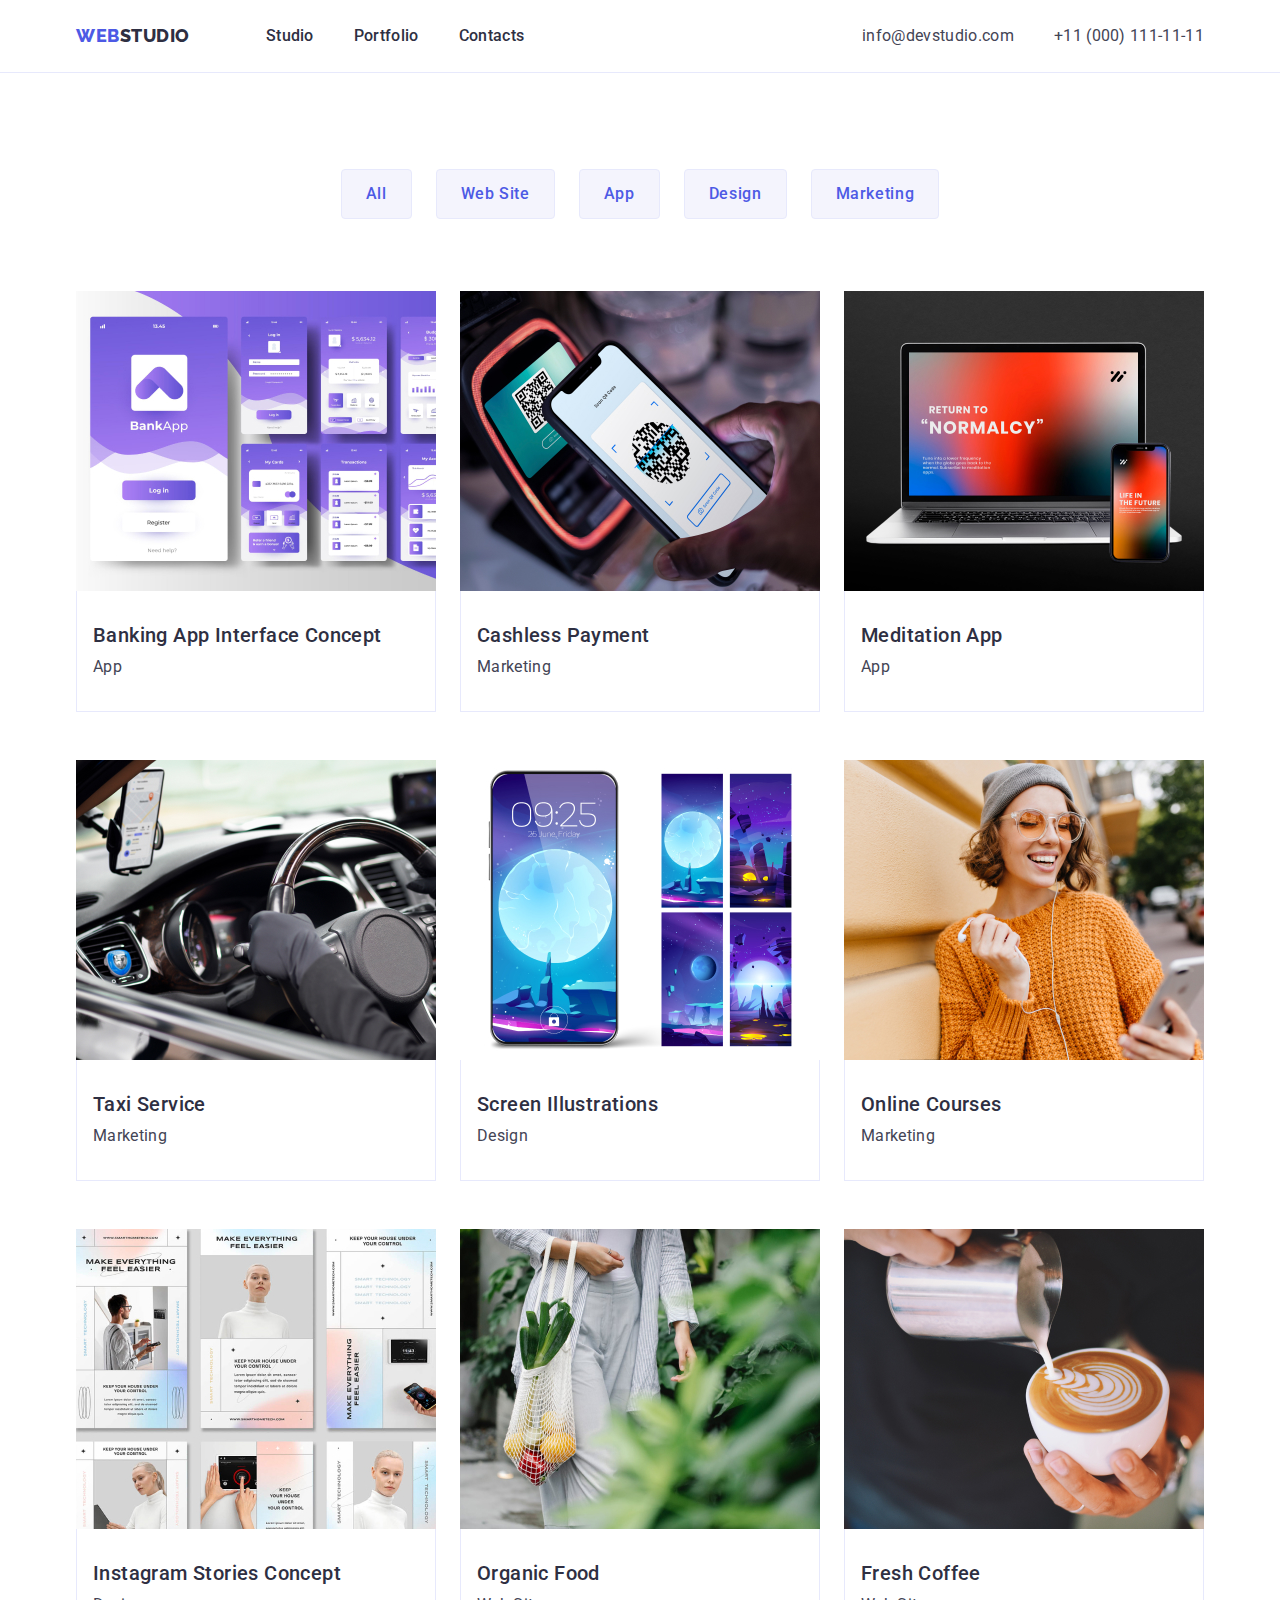
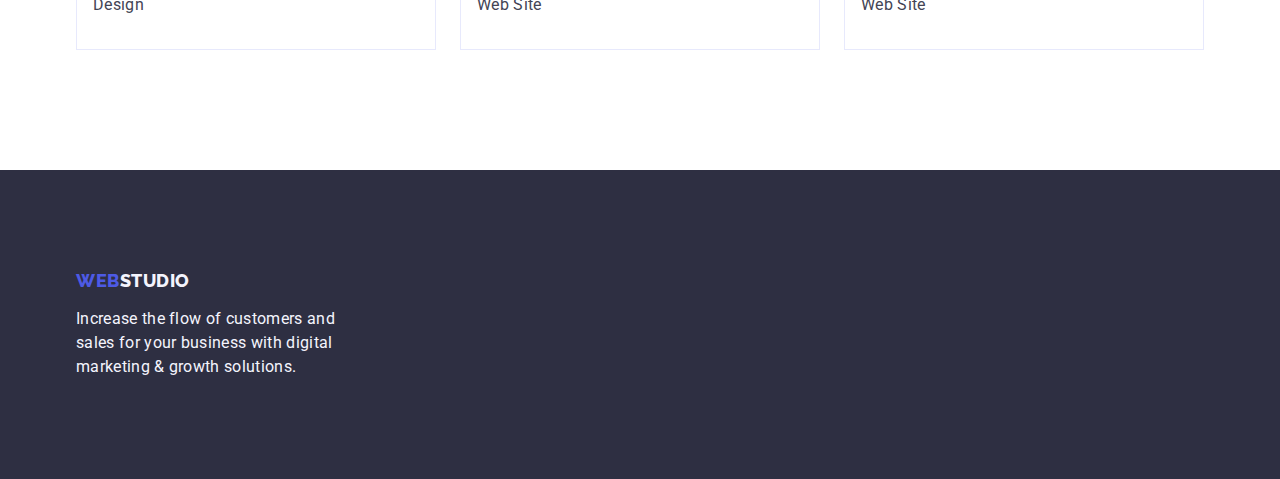
==== portfolio.html @ edc6dfee "Initial commit" ====
<!DOCTYPE html>
<html lang="en">
  <head>
    <meta charset="UTF-8" />
    <meta http-equiv="X-UA-Compatible" content="IE=edge" />
    <meta name="viewport" content="width=device-width, initial-scale=1.0" />
    <title>WebStudio</title>
    <link rel="stylesheet" href="./theory/modern-normalize.min.css">
    <link rel="stylesheet" href="./css/styles.css" />
    <link rel="preconnect" href="https://fonts.googleapis.com">
    <link rel="preconnect" href="https://fonts.gstatic.com" crossorigin>
    <link href="https://fonts.googleapis.com/css2?family=Roboto:wght@400;500;700&display=swap" rel="stylesheet">
    <link rel="preconnect" href="https://fonts.googleapis.com">
    <link rel="preconnect" href="https://fonts.gstatic.com" crossorigin>
    <link href="https://fonts.googleapis.com/css2?family=Raleway:wght@800&family=Roboto:wght@400;500;700&display=swap" rel="stylesheet">
  </head>
  <body>
    <header class="header">
      <div class="header-container container">
        <nav class="header-nav">
          <a class="link-logo link" href=""
            >Web<span class="logo-text">Studio</span></a>
          
            <ul class="header-nav-link link  list">
              <li><a class="header-item-link link" href="./index.html">Studio</a></li>
              <li><a class="header-item-link link" href="./portfolio.html">Portfolio</a></li>
              <li><a class="header-item-link link" href="">Contacts</a></li>
            </ul>
          
        </nav>
        <address class="header-address">
          
            <ul class="header-address-list link list">
              <li><a class="contacts link" href="mailto:info@devstudio.com">info@devstudio.com</a></li>
              <li><a class="contacts link" href="tel:+110001111111">+11 (000) 111-11-11</a></li>
            </ul>
        
        </address>
      </div>
    </header>
    <main>
      <!--BUTTON-->
      
      <section class="section-btn">
        <div class="container">
          
            <h1 hidden>button</h1>
            <ul class="button-list list">
              <li class="btn-list">
                <button type="button" class="section-item-btn">All</button>
              </li>
              <li class="btn-list">
                <button type="button" class="section-item-btn">Web Site</button>
              </li>
              <li class="btn-list">
                <button type="button" class="section-item-btn">App</button>
              </li>
              <li class="btn-list">
                <button type="button" class="section-item-btn">Design</button>
              </li>
              <li class="btn-list">
                <button type="button" class="section-item-btn">Marketing</button>
              </li>
            </ul>
          
        
       
      
    <!--IMAGES--> 

            <ul class="section-list-pic list" >
                <li class="section-item-pic ">
                  <a class="link" href="">
                   <img 
                    src="./images/row-1/img-2.jpg"
                    alt="screen-saver"
                    width="360"
                    height="300"/>
                    <div class="container-img-text">
                      <h2 class="img-subtitle">Banking App Interface Concept</h2>
                      <p class="img-text">App</p>
                    </div>
                  </a>
                </li>
                <li class="section-item-pic">
                  <a class="link" href="">
                    <img 
                      src="./images/row-1/img-1.jpg"
                      alt="telephone"
                      width="360"
                      height="300"/>
                    <div class="container-img-text">
                      <h2 class="img-subtitle">Cashless Payment</h2>
                      <p class="img-text">Marketing</p>
                    </div>
                  </a>
                </li>
            
            
                 <li class="section-item-pic">
                  <a class="link" href="">
                    <img 
                      src="./images/row-1/img.jpg"
                      alt="computer"
                      width="360"
                      height="300"/>
                    <div class="container-img-text">
                      <h2 class="img-subtitle">Meditation App</h2>
                      <p class="img-text">App</p>
                    </div>
                  </a>
                </li>
            
                <li class="section-item-pic">
                  <a class="link" href="">
                      <img 
                        src="./images/row-2/img-2.jpg"
                        alt="taxi"
                        width="360"
                        height="300"/>
                      <div class="container-img-text">
                        <h2 class="img-subtitle">Taxi Service</h2>
                        <p class="img-text">Marketing</p>
                      </div>
                    </a>
                </li>
            
                <li class="section-item-pic">
                  <a class="link" href="">
                    <img 
                      src="./images/row-2/img-1.jpg"
                      alt="screen"
                      width="360"
                      height="300"/>
                    <div class="container-img-text">
                      <h2 class="img-subtitle">Screen Illustrations</h2>
                      <p class="img-text">Design</p>
                    </div>
                  </a>
                </li>
            
                <li class="section-item-pic">
                  <a class="link" href="">
                    <img 
                    src="./images/row-2/img.jpg"
                    alt="student"
                    width="360"
                    height="300"/>
                    <div class="container-img-text">
                      <h2 class="img-subtitle">Online Courses</h2>
                      <p class="img-text">Marketing</p>
                    </div>
                  </a>
                </li>
                <li class="section-item-pic">
                  <a class="link" href="">
                    <img 
                    src="./images/row-3/instagram.jpg"
                    alt="Instagram"
                    width="360"
                    height="300"/>
                    <div class="container-img-text">
                      <h2 class="img-subtitle">Instagram Stories Concept</h2>
                      <p class="img-text">Design</p>
                    </div>
                  </a>
                </li>
            
                <li class="section-item-pic">
                  <a class="link" href="">
                    <img 
                      src="./images/row-3/organic_food.jpg"
                      alt="organic_food"
                      width="360"
                      height="300"/>
                    <div class="container-img-text">
                      <h2 class="img-subtitle">Organic Food</h2>
                      <p class="img-text">Web Site</p>
                    </div>
                  </a>
                </li>
                <li class="section-item-pic">
                  <a class="link" href="">
                    <img 
                      src="./images/row-3/coffee.jpg"
                      alt="coffee"
                      width="360"
                      height="300"/>
                    <div class="container-img-text">
                      <h2 class="img-subtitle">Fresh Coffee</h2>
                      <p class="img-text">Web Site</p>
                    </div>
                  </a>
                </li>
              </ul>
          
        </div>
    
    </section>
    </main>

    <footer class="footer">
      <div class="container">
        <a class="footer-link-logo link" href="./index.html"
          >Web<span class="logo-footer-text link">Studio</span></a
        >
        <p class="footer-text">
          Increase the flow of customers and sales for your business with digital
          marketing & growth solutions.
        </p>
      </div>
    </footer> 
  </body>
</html>
---- css/styles.css ----
:root {
--brand-font: "Roboto", sans-serif;
--sub-brand-font: "Raleway", sans-serif;
--main-brand-color: #4d5ae5;
--sub-brand-color: #2E2F42;
--text-color:#434455;
--background-color: #F4F4FD;
--main-background-color:#E5E5E5;
--button-color: #4d5ae5;
--white-background-color: #ffffff;
--indent: 24px;
--items: 3;
}

body {
    font-family: "Roboto", sans-serif;
    color: var(--text-color);
    background-color: var(--white-background-color);
    }

h1,h2,h3,h4,h5,h6,p {
    margin-top: 0;
    margin-bottom: 0;
}

.title {
    font-size: 36px;
    letter-spacing: 0.02em;
    text-transform: capitalize;
}

.list {
    display: flex;
    list-style: none;
    padding: 0;
    margin: 0;
}

ul {
    margin-top: 0;
    margin-bottom: 0;
    padding-left: 0;
}

image {
    display: block;
}

.button {
    cursor: pointer;
}

.container {
    width: 1128px;
    margin: 0 auto;
    padding: 0 15px;
}

/*---header---*/

.header-address {
    font-weight: 800;
    line-height: 1.17;
    font-style: normal;
}

.logo-text {
    color: #2E2F42;
}

.link-logo {
    margin-right: 76px;
   
}
.header-item-link {
    padding: 24px 0;
    gap: 40px;
}


.header-address-list {
    gap: 40px;
}

.contacts:hover, .contacts:focus {
    color: #404bbf;
}

.header-container, .header-nav{
    display: flex;
    align-items: center;
    padding: 24px 0; 
    justify-content: space-between;     
}

.header-nav-link {
    display: flex;
    align-items: center;
    margin-left: auto;
    gap: 40px;
}

.container {
    margin: 0 auto;
    width: 1158px;
    padding: 0 15px;
} 


 /* --Hero image--*/
  
.main-title {  
    font-size: 56px;
    line-height: 1.07;
    letter-spacing: 0.02em;
    max-width: 496px;
    min-width: 169px;
    margin: 0 auto;  
    margin-bottom: 48px;
}

 .main-section {
    background-color: #2E2F42;
    color:#FFFFFF;  
    padding: 188px 0;   
    max-width: 1440px; 
}
 .main-btn {
    font-family: "Roboto", sans-serif;
    font-weight: 500;
    font-size: 16px;
    line-height: 1.5;
    letter-spacing: 0.04em;
    color: #ffffff;
    background: #4D5AE5;
    border-radius: 4px;
    border: none;
    padding: 16px 32px;
    margin-left: auto;
    margin-right: auto;
    display: block;
    min-width: 169px;
}

 .hero-container {
    text-align: center;
 }
 
.main-btn:hover, .main-btn:focus {
    background: #404BBF;
}


/* SECTION1*/

.section {
    padding: 120px 0;
}
.visually-hidden {
    position: absolute;
    width: 1px;
    height: 1px;
    margin: -1px;
    border: 0;
    padding: 0;
    white-space: nowrap;
    clip-path: inset(100%);
    clip: rect(0 0 0 0);
    overflow: hidden;
  }
  
.section-item {
    min-height: 104px;
    min-width: 264px;   
}


.section-item-title {
    line-height: 1.2;
    font-weight: 500;
    font-size: 20px;
    letter-spacing: 0.02em;
    color: #2E2F42; 
    margin-bottom: 8px;  
}

.section-item-text {
    font-style: normal;
    font-weight: 400;
    font-size: 16px;
    line-height: 1.5;
    letter-spacing: 0.02em;
    color: #434455;
}

.section-list {
    display: flex;
    gap: 24px; 
}

.section-item-img {
    width: calc((100%-72px)/4);
}



/*---Section2---*/

.section-pic-title {
    line-height: 1.11;
    text-align: center;
    color: var(--sub-brand-color);
    margin: auto;
    margin-bottom: 72px;   
}

.section-list-img {
    gap: 24px;
}

.section-item-img {   
    width: calc((100%-48px)/3);
}

.section-pic {
    padding-bottom: 120px;
}


/*--section-TEAM--*/

.section-team {

    background-color: #F4F4FD ;
    padding: 120px 0;
}

.section-title {
    line-height: 1.11;
    text-align: center;
    color:#2e2f42;
    margin-bottom: 72px;
}

.section-team-caption {
    font-style: normal;
    font-weight: 500;
    font-size: 20px;
    line-height: 1.2;
    letter-spacing: 0.02em;
    color: #2E2F42; 
    margin-bottom: 8px;
}

.section-team-text {
    font-style: normal;
    font-weight: 400;
    font-size: 16px;
    line-height: 1.5;
    letter-spacing: 0.02em;
    color: #434455;
    text-align: center;
}
.section-team-list {
   gap: 24px;
}

.section-team-item {
  background: #FFFFFF;
    box-shadow: 0px 1px 6px rgba(46, 47, 66, 0.08), 0px 1px 1px rgba(46, 47, 66, 0.16), 0px 2px 1px rgba(46, 47, 66, 0.08);
    border-radius: 0px 0px 4px 4px; 
    flex-basis: calc(100% - 72px / 4);  
}
.container-name {
    text-align: center;
    padding: 32px 16px;    
}

/*--Footer--*/

.footer {
    padding: 100px 0;
    background-color: #2E2F42;
    text-decoration: none;
}

.footer-link-logo {
    display: inline-block;
    margin-bottom: 16px;
    font-family: "Raleway", sans-serif;
    font-weight: 800;
    font-size: 18px;
    line-height: 1.17;
    text-transform: uppercase;
    letter-spacing: 0.03em;
    color: #4D5AE5;
    
}

.logo-footer-text {
    color: #F4F4FD;
}
.footer-text {
    width: 264px; line-height: 1.5;
    letter-spacing: 0.02em;
    color: #F4F4FD;
    margin-right: 120px;   
}



    




/*-----------PORTFOLIO-------------*/

/*---logo---*/


.link-logo {
    font-family: "Raleway", sans-serif;
    font-weight: 800;
    font-size: 18px;
    line-height: 1.17;
    text-transform: uppercase;
    letter-spacing: 0.03em;
    color: #4D5AE5;    
}
    
 .logo-text {
        color: #2E2F42;
}


/*---Header---*/

.header {
    border-bottom: 1px solid #e7e9fc;    
}

.header-item-link {
    font-style: normal;
    font-size: 16px;
    font-weight: 500;
    line-height: 1.5;
    letter-spacing: 0.02em;
    text-align: left;
    color: #2E2F42;
}

.header-item-link:hover, .header-item-link:focus {
    color: #404bbf; 
}
 
.contacts {
    font-weight: 400;
    font-size: 16px;
    line-height: 1.5;
    letter-spacing: 0.02em;
    text-decoration: none;
    font-style: normal;
    color: #434455;
    padding: 24px 0;
    gap: 40px;
}

.contacts:hover, .contacts:focus {
    color: #404bbf;
}
 
.link {
   text-decoration: none;
}


/*---BUTTON---*/



.section-btn {
    padding: 96px 0 120px;
}
.button-list {
    justify-content: center;
    gap: 24px;
    margin-bottom: 72px;
}

button {
    display: flex;
    padding: 12px 24px;
    color: var(--button-color);
    background-color: var(--background-color);
    cursor: pointer;
    border: 1px solid #e7e9fc;
    border-radius: 4px;
}

.section-item-btn:hover, .section-item-btn:focus {
   color: #FFFFFF;
   background-color: #404BBF;
   border: 1px solid transparent;
}

.section-item-btn {
    font-family: "Roboto", sans-serif;
    font-weight: 500;
    font-size: 16px;
   line-height: 1.5;
   letter-spacing: 0.04em;   
}


/*---IMAGES---*/

img {
    display: block;
}

.img-subtitle {
    font-weight: 500;
    font-size: 20px;
    line-height: 1.2;
    letter-spacing: 0.02em;
    color: #2E2F42;
    margin-bottom: 8px;
}
.img-text {
    line-height: 1.5;
    letter-spacing: 0.02em;
    color: #434455;
}

.section-list-pic {
    display: flex;
    flex-wrap: wrap;
    row-gap: 48px;
    column-gap: 24px;
    flex-basis: calc((100%-72px)/3);  
}

.container-img-text {
    padding: 32px 16px;
    border: 1px solid #E7E9FC;
    border-top: none;
}
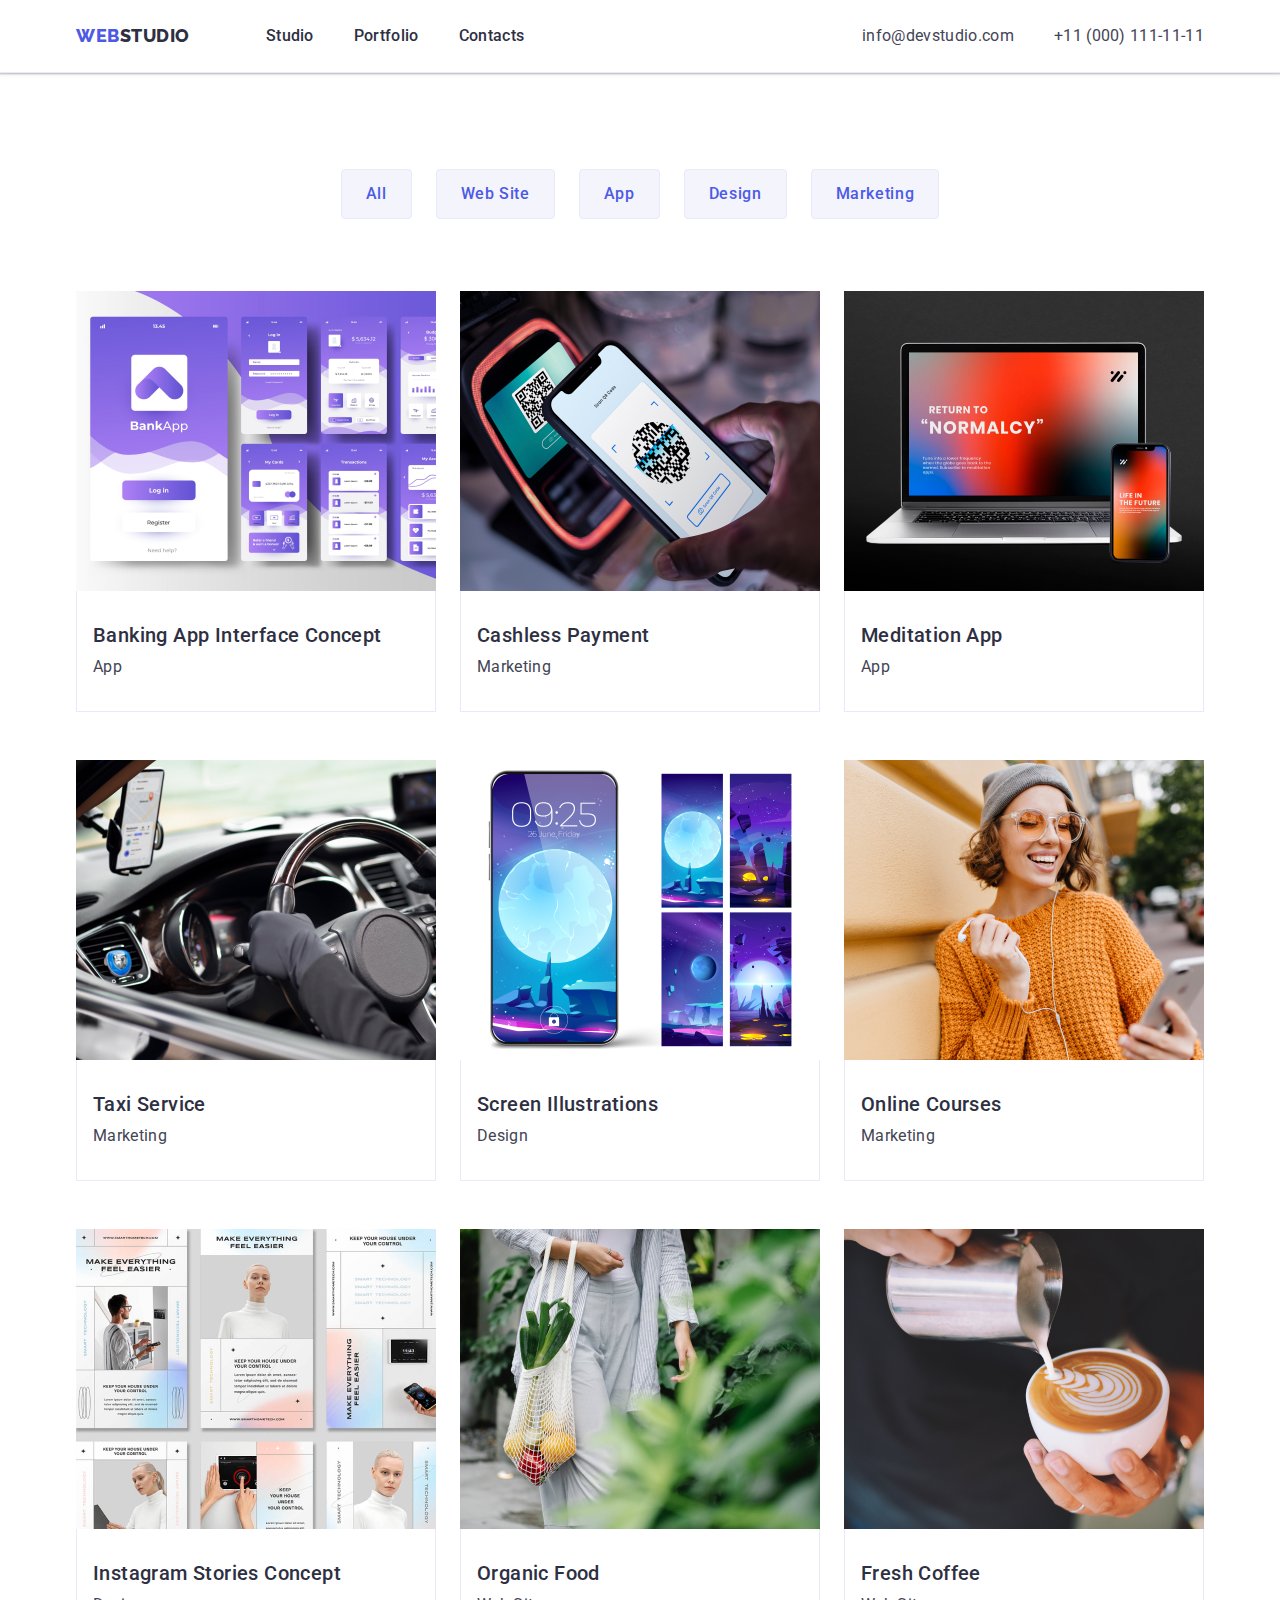
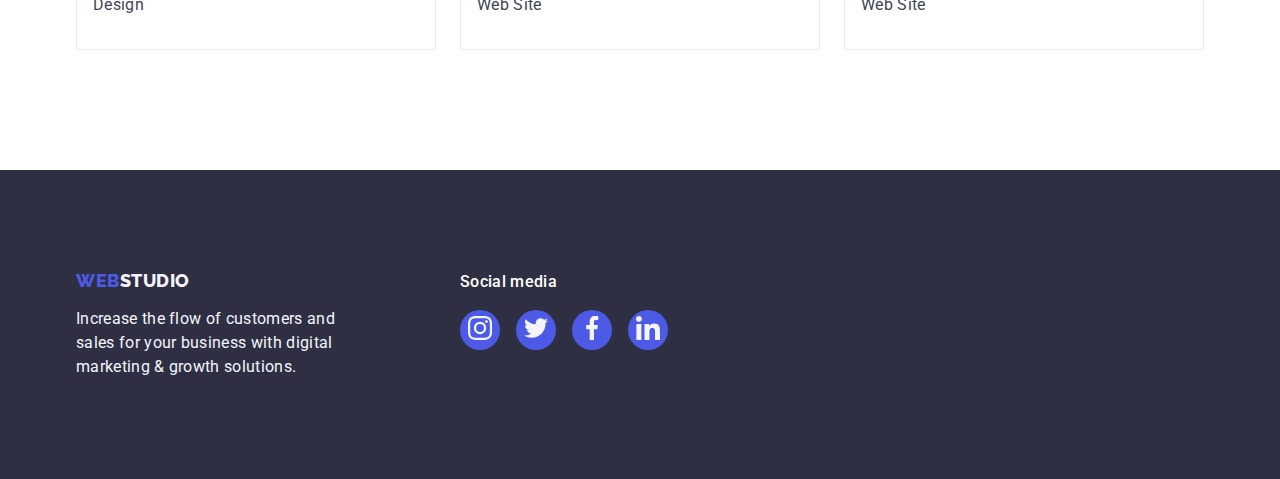
==== commit c1f3e48a: "initial commit" ====
--- a/portfolio.html
+++ b/portfolio.html
@@ -69,8 +69,8 @@
     <!--IMAGES--> 
 
             <ul class="section-list-pic list" >
-                <li class="section-item-pic ">
-                  <a class="link" href="">
+                <li class="section-item-pic">
+                  <a class="image-link link" href="">
                    <img 
                     src="./images/row-1/img-2.jpg"
                     alt="screen-saver"
@@ -83,7 +83,7 @@
                   </a>
                 </li>
                 <li class="section-item-pic">
-                  <a class="link" href="">
+                  <a class="image-link link" href="">
                     <img 
                       src="./images/row-1/img-1.jpg"
                       alt="telephone"
@@ -98,7 +98,7 @@
             
             
                  <li class="section-item-pic">
-                  <a class="link" href="">
+                  <a class="image-link link" href="">
                     <img 
                       src="./images/row-1/img.jpg"
                       alt="computer"
@@ -112,7 +112,7 @@
                 </li>
             
                 <li class="section-item-pic">
-                  <a class="link" href="">
+                  <a class="image-link link" href="">
                       <img 
                         src="./images/row-2/img-2.jpg"
                         alt="taxi"
@@ -126,7 +126,7 @@
                 </li>
             
                 <li class="section-item-pic">
-                  <a class="link" href="">
+                  <a class="image-link link" href="">
                     <img 
                       src="./images/row-2/img-1.jpg"
                       alt="screen"
@@ -140,7 +140,7 @@
                 </li>
             
                 <li class="section-item-pic">
-                  <a class="link" href="">
+                  <a class="image-link link" href="">
                     <img 
                     src="./images/row-2/img.jpg"
                     alt="student"
@@ -153,7 +153,7 @@
                   </a>
                 </li>
                 <li class="section-item-pic">
-                  <a class="link" href="">
+                  <a class="image-link link" href="">
                     <img 
                     src="./images/row-3/instagram.jpg"
                     alt="Instagram"
@@ -167,7 +167,7 @@
                 </li>
             
                 <li class="section-item-pic">
-                  <a class="link" href="">
+                  <a class="image-link link" href="">
                     <img 
                       src="./images/row-3/organic_food.jpg"
                       alt="organic_food"
@@ -180,7 +180,7 @@
                   </a>
                 </li>
                 <li class="section-item-pic">
-                  <a class="link" href="">
+                  <a class="image-link link" href="">
                     <img 
                       src="./images/row-3/coffee.jpg"
                       alt="coffee"
@@ -200,15 +200,49 @@
     </main>
 
     <footer class="footer">
-      <div class="container">
-        <a class="footer-link-logo link" href="./index.html"
-          >Web<span class="logo-footer-text link">Studio</span></a
-        >
-        <p class="footer-text">
-          Increase the flow of customers and sales for your business with digital
-          marketing & growth solutions.
-        </p>
-      </div>
+      <div class="footer-container container">
+        <div class="footer-logo">
+          <a class="footer-link-logo link" href="./index.html"
+             >Web<span class="logo-footer-text link">Studio</span></a>
+          <p class="footer-text">
+                Increase the flow of customers and sales for your business with digital
+                marketing & growth solutions.
+          </p>
+        </div>
+  <div class="footer-social">
+    <p class="social-text">Social media</p>
+    <ul class="socials list">
+      <li class="socials-items">
+        <a href="" class="footer-socials-link link">
+          <svg class="socials-icon" width="24" height="24">
+            <use href="./images/icons.svg#instagram"></use>
+          </svg>
+        </a>
+      </li>
+      <li class="socials-items">
+        <a href="" class="footer-socials-link link">
+          <svg class="socials-icon" width="24" height="24">
+            <use href="./images/icons.svg#twitter"></use>
+          </svg>
+        </a>
+      </li>
+      <li class="socials-items">
+        <a href="" class="footer-socials-link link">
+          <svg class="socials-icon" width="24" height="24">
+            <use href="./images/icons.svg#facebook"></use>
+          </svg>
+        </a>
+      </li>
+      <li class="socials-items">
+        <a href="" class="footer-socials-link link">
+          <svg class="socials-icon" width="24" height="24">
+            <use href="./images/icons.svg#linkedin"></use>
+          </svg>
+        </a>
+      </li>
+    </ul>
+  </div>
+</div>
     </footer> 
   </body>
 </html>
--- a/css/styles.css
+++ b/css/styles.css
@@ -50,14 +50,20 @@
     cursor: pointer;
 }
 
-.container {
+/*.container {
     width: 1128px;
     margin: 0 auto;
     padding: 0 15px;
-}
+}*/
 
 /*---header---*/
 
+.header {
+    border-bottom: 1px solid #e7e9fc;
+    box-shadow: 0px 2px 1px rgba(46, 47, 66, 0.08),
+                 0px 1px 1px rgba(46, 47, 66, 0.16), 
+                 0px 1px 6px rgba(46, 47, 66, 0.08);
+}
 .header-address {
     font-weight: 800;
     line-height: 1.17;
@@ -121,10 +127,18 @@
 
  .main-section {
     background-color: #2E2F42;
+    background-image: linear-gradient(rgba(46, 47, 66, 0.7),
+                     rgba(46, 47, 66, 0.7)),
+                    url(../images/office/people-office.jpg);
+    background-size: cover;
+    background-position: center;
+    background-repeat: no-repeat;
+    padding: 188px 0;
+    max-width: 1440px;
     color:#FFFFFF;  
-    padding: 188px 0;   
-    max-width: 1440px; 
-}
+   
+}
+
  .main-btn {
     font-family: "Roboto", sans-serif;
     font-weight: 500;
@@ -144,11 +158,14 @@
 
  .hero-container {
     text-align: center;
+    
  }
  
 .main-btn:hover, .main-btn:focus {
     background: #404BBF;
 }
+
+
 
 
 /* SECTION1*/
@@ -201,8 +218,16 @@
 .section-item-img {
     width: calc((100%-72px)/4);
 }
-
-
+.section-wrapper {
+    display: flex;
+    justify-content: center;
+    align-items: center;
+    width: 264px;
+    height: 112px;
+    background: #F4F4FD;
+    border-radius: 4px;
+    margin-bottom: 8px;
+}
 
 /*---Section2---*/
 
@@ -260,28 +285,113 @@
     letter-spacing: 0.02em;
     color: #434455;
     text-align: center;
+    margin-bottom: 8px;
 }
 .section-team-list {
    gap: 24px;
 }
 
 .section-team-item {
-  background: #FFFFFF;
+    background: #FFFFFF;
     box-shadow: 0px 1px 6px rgba(46, 47, 66, 0.08), 0px 1px 1px rgba(46, 47, 66, 0.16), 0px 2px 1px rgba(46, 47, 66, 0.08);
     border-radius: 0px 0px 4px 4px; 
     flex-basis: calc(100% - 72px / 4);  
 }
 .container-name {
     text-align: center;
-    padding: 32px 16px;    
-}
+    padding: 32px 0;    
+}
+
+
+
+.socials {
+    justify-content: center;
+    align-items: center;
+    gap: 24px;
+}
+
+.socials-link {
+    display: flex;
+    justify-content: center;
+    align-items: center;
+    width: 40px;
+    height: 40px;
+    background-color: var(--button-color);
+    border-radius: 50%;
+
+}
+.socials-link:hover, .socials-link:focus{
+    background-color: #404bbf;
+}
+.socials-icon {
+    fill: var(--background-color);
+}
+
+/*---Section Customers---*/
+
+.customers-section {
+    padding: 120px 0;
+}
+
+.customers-title {
+    font-weight: 700;
+    font-size: 36px;
+    line-height: 1.1;
+    letter-spacing: 0.02em;
+    text-transform: capitalize;
+    color: var(--sub-brand-color);
+    margin-bottom: 72px;
+    text-align: center;
+    
+
+}
+
+.customers-list {
+    gap:24px;
+}
+.customers-list-item {
+    width: 168px;
+    height: 88px;
+    width: calc((100% - 120px) / 6);
+}
+.customers-item-link {
+    display: flex;
+    align-items: center;
+    justify-content: center;
+    color: #8e8f99;
+    width: 100%;
+    height: 100%;
+    border: 1px solid #8e8f99;
+    border-radius: 4px;
+}
+
+.customers-item-link:hover, .customers-item-link:focus{
+    border-color: #404bbf;
+    color: #404bbf;
+}
+.customers-link-icon {
+    fill: currentColor;
+}
+/*.customers-link-icon:hover, .customers-link-icon:focus {
+    fill:#404BBF;
+}
+*/
 
 /*--Footer--*/
 
 .footer {
+    display: flex;
     padding: 100px 0;
     background-color: #2E2F42;
-    text-decoration: none;
+   /* text-decoration: none;*/
+}
+.footer-container {
+    display: flex;
+    align-items: baseline;
+}
+
+.footer-logo {
+    margin-right: 120px;
 }
 
 .footer-link-logo {
@@ -301,15 +411,43 @@
     color: #F4F4FD;
 }
 .footer-text {
-    width: 264px; line-height: 1.5;
-    letter-spacing: 0.02em;
-    color: #F4F4FD;
-    margin-right: 120px;   
-}
-
-
-
+    width: 264px; 
+    line-height: 1.5;
+    letter-spacing: 0.02em;
+    color: #F4F4FD;     
+}
+
+ 
+.social-text {
+    font-weight: 500;
+    font-size: 16px;
+    line-height: 1.5;
+    letter-spacing: 0.02em;
+    color: #FFFFFF;
+    margin-bottom: 16px;
+}
+
+.socials {
+    display: flex;
+    gap: 16px;
+}
+
+
+
+.socials-items {
+    display: flex;
+    justify-content: center;
+    align-items: center;
+    width: 40px;
+    height: 40px;
+    background-color: var(--button-color);
+    border-radius: 50%;
     
+}
+.socials-items:hover, .socials-items:focus {
+    background: #31D0AA;
+    ;
+}
 
 
 
@@ -402,6 +540,9 @@
    color: #FFFFFF;
    background-color: #404BBF;
    border: 1px solid transparent;
+   box-shadow: 0px 3px 1px rgba(0, 0, 0, 0.1), 
+            0px 2px 1px rgba(0, 0, 0, 0.08), 
+            0px 2px 2px rgba(0, 0, 0, 0.12);
 }
 
 .section-item-btn {
@@ -447,3 +588,11 @@
     border-top: none;
 }
 
+.image-link {
+    display: block;
+}
+.image-link:hover, .image-link:focus {
+    box-shadow: 0px 1px 6px rgba(46, 47, 66, 0.08), 
+                0px 1px 1px rgba(46, 47, 66, 0.16),
+                0px 2px 1px rgba(46, 47, 66, 0.08);
+}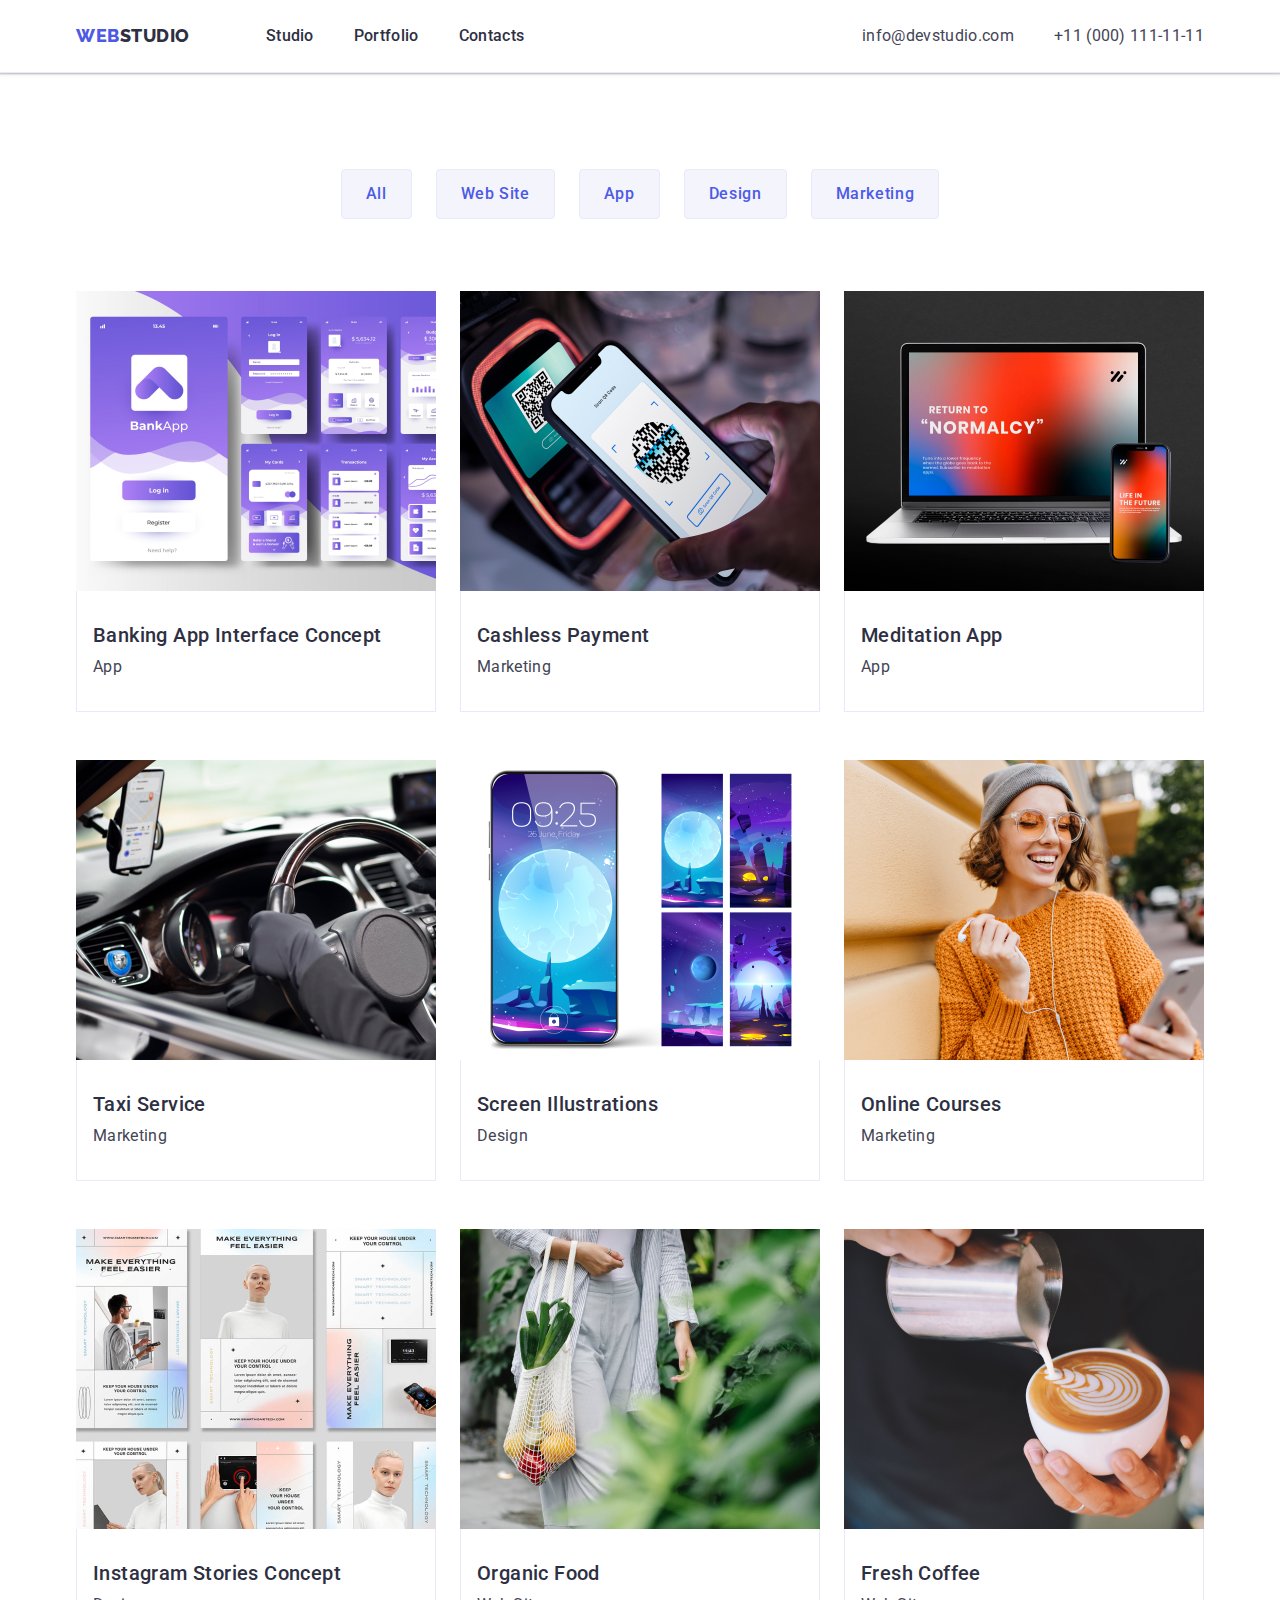
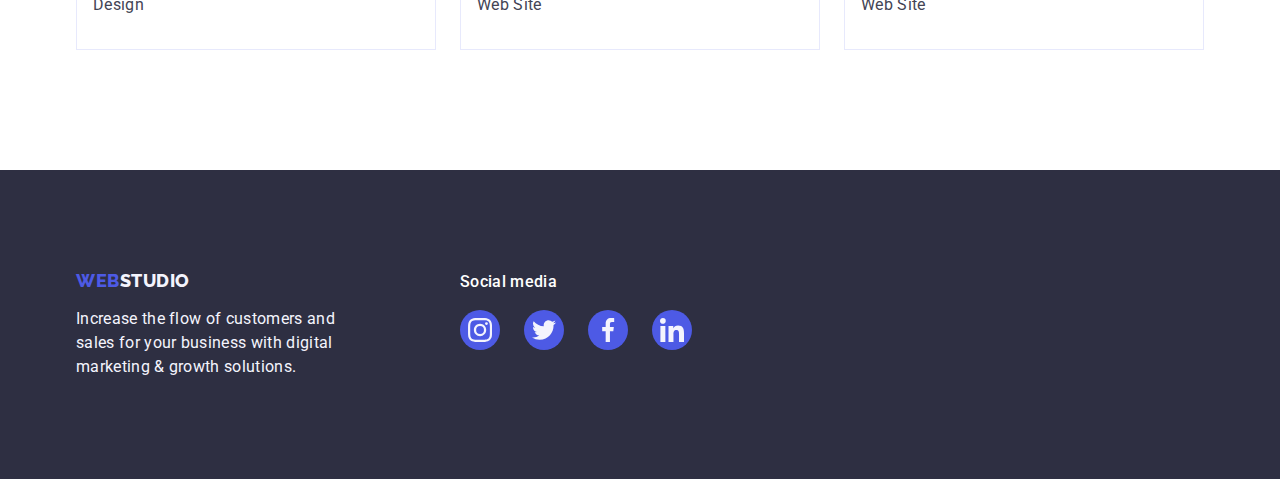
==== commit c51db059: "initial-commit" ====
--- a/portfolio.html
+++ b/portfolio.html
@@ -211,7 +211,7 @@
         </div>
   <div class="footer-social">
     <p class="social-text">Social media</p>
-    <ul class="socials list">
+    <ul class="socials-list list">
       <li class="socials-items">
         <a href="" class="footer-socials-link link">
           <svg class="socials-icon" width="24" height="24">
--- a/css/styles.css
+++ b/css/styles.css
@@ -304,10 +304,11 @@
 
 
 
-.socials {
-    justify-content: center;
-    align-items: center;
-    gap: 24px;
+.socials-list {
+    display: flex;
+    justify-content: center;
+    align-items: center;
+    gap:24px;
 }
 
 .socials-link {
@@ -347,7 +348,7 @@
 }
 
 .customers-list {
-    gap:24px;
+    gap: 24px;
 }
 .customers-list-item {
     width: 168px;
@@ -372,10 +373,7 @@
 .customers-link-icon {
     fill: currentColor;
 }
-/*.customers-link-icon:hover, .customers-link-icon:focus {
-    fill:#404BBF;
-}
-*/
+
 
 /*--Footer--*/
 
@@ -383,7 +381,7 @@
     display: flex;
     padding: 100px 0;
     background-color: #2E2F42;
-   /* text-decoration: none;*/
+   
 }
 .footer-container {
     display: flex;
@@ -403,8 +401,7 @@
     line-height: 1.17;
     text-transform: uppercase;
     letter-spacing: 0.03em;
-    color: #4D5AE5;
-    
+    color: #4D5AE5;   
 }
 
 .logo-footer-text {
@@ -416,7 +413,6 @@
     letter-spacing: 0.02em;
     color: #F4F4FD;     
 }
-
  
 .social-text {
     font-weight: 500;
@@ -426,25 +422,27 @@
     color: #FFFFFF;
     margin-bottom: 16px;
 }
-
 .socials {
     display: flex;
+    justify-content: center;
     gap: 16px;
 }
-
-
-
 .socials-items {
-    display: flex;
-    justify-content: center;
-    align-items: center;
     width: 40px;
     height: 40px;
+        
+}
+
+.footer-socials-link {
+    display: flex;
+    justify-content: center;
+    align-items: center;
+    width: 100%;
+    height: 100%;
     background-color: var(--button-color);
     border-radius: 50%;
-    
-}
-.socials-items:hover, .socials-items:focus {
+}
+.footer-socials-link:hover, .footer-socials-link:focus {
     background: #31D0AA;
     ;
 }
